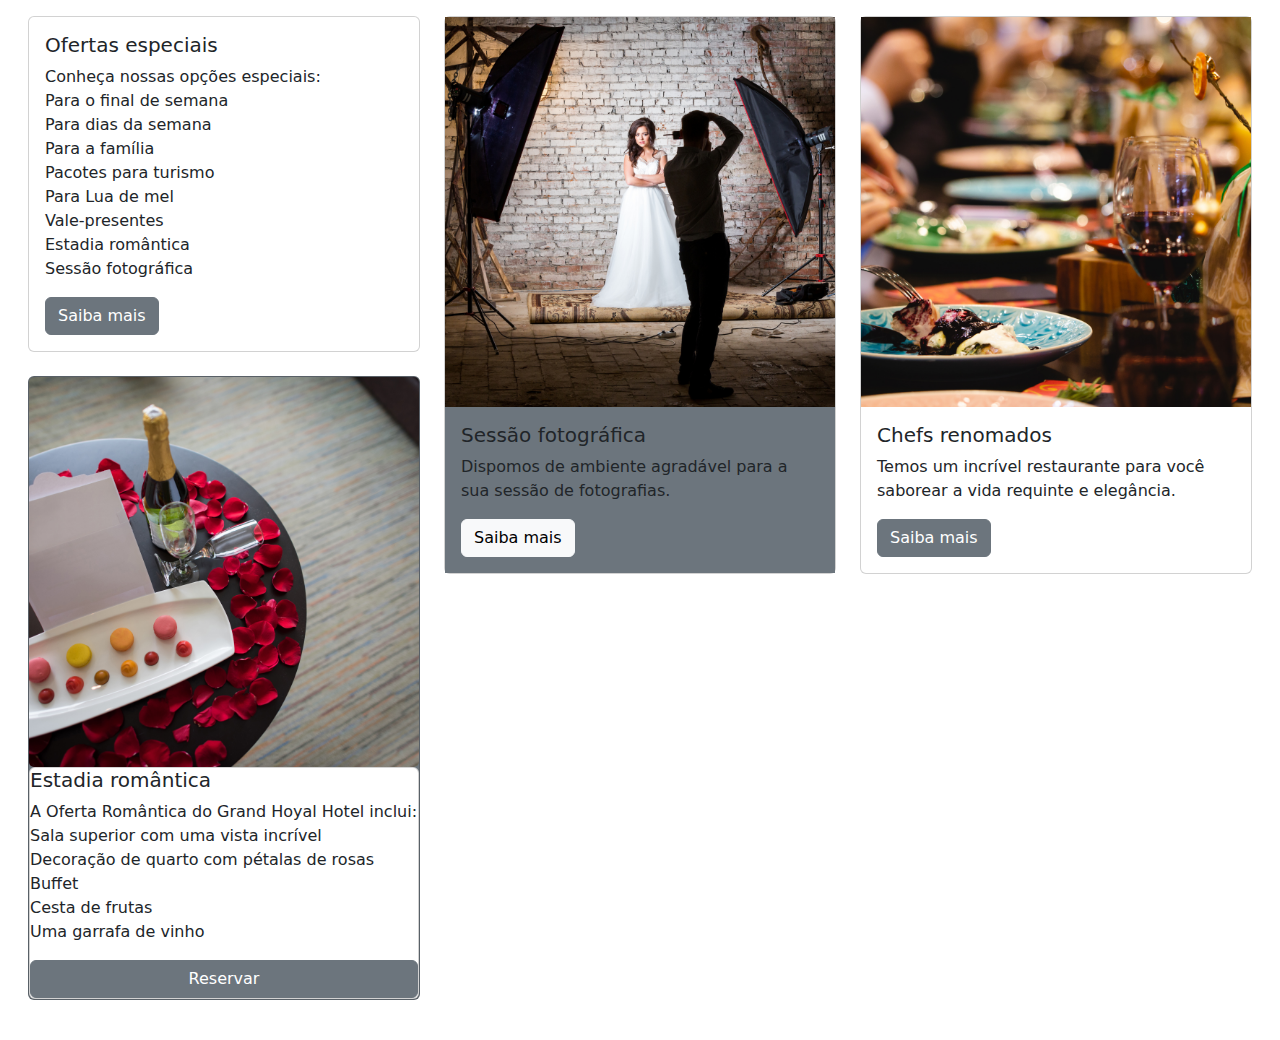
==== index.html @ ff3afa48 "adicionando css por botstrap" ====
<!DOCTYPE html>
<html lang="pt-br">
<head>
    <meta charset="UTF-8">
    <meta http-equiv="X-UA-Compatible" content="IE=edge">
    <meta name="viewport" content="width=device-width, initial-scale=1.0">
    <title>Início</title>
    <link rel="icon" type="image/x-icon" href="/images/logo-azul.png">
    <link rel="stylesheet" href="https://cdnjs.cloudflare.com/ajax/libs/font-awesome/4.7.0/css/font-awesome.min.css" />
    <link rel="stylesheet" href="https://cdn.jsdelivr.net/npm/bootstrap@5.2.2/dist/css/bootstrap.min.css">
    <link rel="stylesheet" href="/src/css/style.css">
    
</head>
<body>
    <div class="row m-3">
        <!--Grid column-->
        <div class="col-lg-4 col-md-12 mb-4">
            <div class="card mb-4">
                <div class="card-body">
                    <h5 class="card-title">Ofertas especiais</h5>
                    <p class="card-text">
                        Conheça nossas opções especiais:<br />
                        Para o final de semana<br />
                        Para dias da semana<br />
                        Para a família<br />
                        Pacotes para turismo<br />
                        Para Lua de mel<br />
                        Vale-presentes<br />
                        Estadia romântica<br />
                        Sessão fotográfica<br />

                    </p>
                    <button type="button" class="btn btn-secondary">Saiba mais</button>
                </div>
            </div>
    
            <div class="card bg-secondary">
                <img src="/images/estadia-romantica.png" class="card-img"
                    alt="Balloon in the Night Sky">
                <div class="card">
                    <h5 class="card-title">Estadia romântica</h5>
                    <p class="card-text">
                        A Oferta Romântica do Grand Hoyal Hotel inclui:<br />
                        Sala superior com uma vista incrível<br />
                        Decoração de quarto com pétalas de rosas<br />
                        Buffet<br />
                        Cesta de frutas<br />
                        Uma garrafa de vinho<br />
                    </p>
                    <button type="button" class="btn btn-secondary">Reservar</button>
                </div>
            </div>
        </div>
    
        <!--Grid column-->
        <div class="col-lg-4 col-md-6 mb-4">
            <div class="card">
                <div class="bg-image hover-overlay ripple ripple-surface-light" data-mdb-ripple-color="light">
                    <img src="/images/sessao-fotografica.png" class="img-fluid" alt="Beach">
                    <a href="#!">
                        <div class="mask" style="background-color: rgba(251, 251, 251, 0.15)"></div>
                    </a>
                </div>
                <div class="card-body bg-secondary">
                    <h5 class="card-title">Sessão fotográfica</h5>
                    <p class="card-text">
                        Dispomos de ambiente agradável para a sua sessão de fotografias.
                    </p>
                    <a href="#" class="btn btn-light">Saiba mais</a>
                </div>
            </div>
        </div>
        <div class="col-lg-4 col-md-6 mb-4">
            <div class="card">
                <div class="bg-image hover-overlay ripple ripple-surface-light" data-mdb-ripple-color="light">
                    <img src="/images/restaurante.png" class="img-fluid" alt="Beach">
                    <a href="#!">
                        <div class="mask" style="background-color: rgba(251, 251, 251, 0.15)"></div>
                    </a>
                </div>
                <div class="card-body">
                    <h5 class="card-title">Chefs renomados</h5>
                    <p class="card-text">
                        Temos um incrível restaurante para você saborear a vida requinte e elegância.
                    </p>
                    <a href="#" class="btn btn-secondary">Saiba mais</a>
                </div>
            </div>
        </div>
    </div>
</body>
</html>
---- src/css/style.css ----
/* Style CSS */

.global-bg-azul{
    background-color: #213242;
}

.fonteAzul{
    color:#213242;
}






























/* .acomodacoes-saudacaoUsuario {
    height: 10%;
    margin: 1% 5% 1%;
    padding: 2%;
    text-align: right;
    display: grid;
    grid-template-columns: 90% 10%;
}

.acomodacoes-header {
    margin: 0;
    display: grid;
    grid-template-columns: 20% 70%;
    align-items: center;
}

.acomodacoes-logomarca {
    width: 100%;
    vertical-align: middle;

}

.acomodacoes-slogan {
    display: inline;
    font-size: 1em;
    font-weight: normal;
    color: #E1C888;
}

.acomodacoes-menuNavegacao {
    width: 100%;
    height: 10%;
}

.acomodacoes-menuNavegacao a {
    color: #E1C888;
    font-size: 0.7em;
    border: 1px solid #3C5A74;
    border-radius: 5%;
    padding: 1%;
    margin: 0;
    background-color: #213242;
}

.acomodacoes-menuNavegacao a:hover {
    background-color: #3C5A74;
    border: 1px solid #3C5A74;
    border-radius: 5%;

}

#acomodacoes-usuario,
#acomodacoes-sair,
#acomodacoes-cadastro {
    padding-right: 3%;
    color: #E1C888;
    text-align: right;
    font-size: 100%;
}

.acomodacoes-nossasAcomodacoes {
    font-size: 1.5em;
    color: #3C5A74;
}

main {
    padding: 1% !important;
    margin: 1% !important;
}

.acomodacoes-quartosPresidenciais,
.acomodacoes-quartosLuxo,
.acomodacoes-quartosStandart {
    margin: auto;

}

.acomodacoes-quartosPresidenciais img,
.acomodacoes-quartosLuxo img,
.acomodacoes-quartosStandart img {
    width: 30%;
    margin: auto;
    padding: 0.5%;
    border-radius: 10%;
    filter: opacity(.5);
}

.acomodacoes-quartosPresidenciais img:hover,
.acomodacoes-quartosLuxo img:hover,
.acomodacoes-quartosStandart img:hover {
    filter: none;
    transform: translateY(-12%);
    transition: 0.4s ease-out;
}

.acomodacoes-produtoEmDestaque {
    margin: 3% 0 2% 0;
    padding: 2%;
    font-size: 23px;
    color: #3C5A74;
}

.acomodacoes-containerProdutosEmDestaque {
    display: grid;
    grid-template-columns: 60% 40%;
}

.acomodacoes-paragrafoProdutosEmDestaque {
    width: 100%;
    margin: 0 0 0 2%;
    padding: 2%;
    font-size: 16px;
    justify-content: left;
    color: #517490;
}

.acomodacoes-containerProdutosEmDestaque video {
    width: 100%;
    padding: 2%;
    border-radius: 12%;

} */
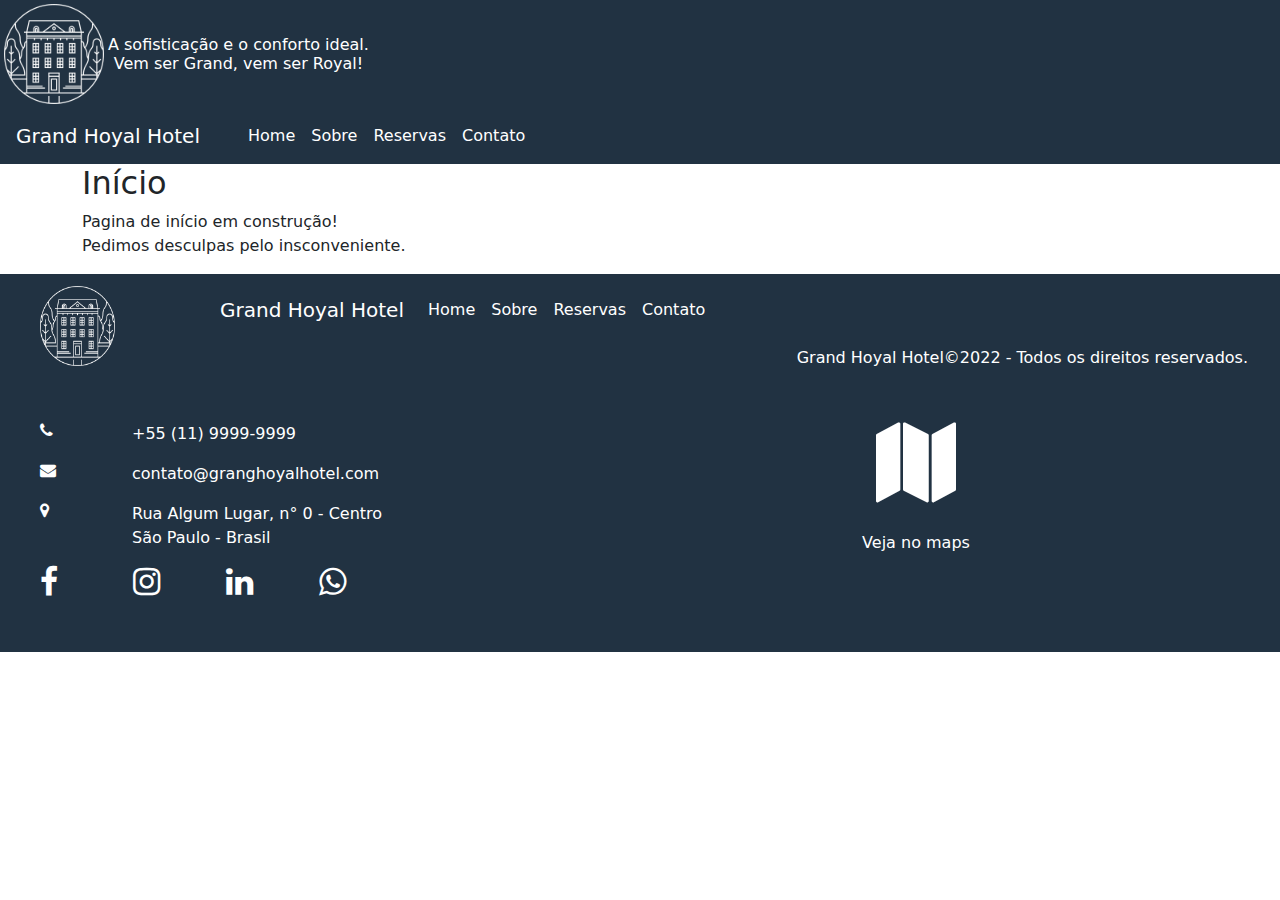
==== commit 163551c4: "tentativade adicionar toggle menu" ====
--- a/index.html
+++ b/index.html
@@ -1,92 +1,158 @@
 <!DOCTYPE html>
 <html lang="pt-br">
+
 <head>
     <meta charset="UTF-8">
     <meta http-equiv="X-UA-Compatible" content="IE=edge">
     <meta name="viewport" content="width=device-width, initial-scale=1.0">
-    <title>Início</title>
+    <title>Grand Hoyal Hotel</title>
     <link rel="icon" type="image/x-icon" href="/images/logo-azul.png">
     <link rel="stylesheet" href="https://cdnjs.cloudflare.com/ajax/libs/font-awesome/4.7.0/css/font-awesome.min.css" />
     <link rel="stylesheet" href="https://cdn.jsdelivr.net/npm/bootstrap@5.2.2/dist/css/bootstrap.min.css">
     <link rel="stylesheet" href="/src/css/style.css">
-    
 </head>
+
 <body>
-    <div class="row m-3">
-        <!--Grid column-->
-        <div class="col-lg-4 col-md-12 mb-4">
-            <div class="card mb-4">
-                <div class="card-body">
-                    <h5 class="card-title">Ofertas especiais</h5>
-                    <p class="card-text">
-                        Conheça nossas opções especiais:<br />
-                        Para o final de semana<br />
-                        Para dias da semana<br />
-                        Para a família<br />
-                        Pacotes para turismo<br />
-                        Para Lua de mel<br />
-                        Vale-presentes<br />
-                        Estadia romântica<br />
-                        Sessão fotográfica<br />
+    <header class="container-fluid text-end global-bg-azul m-0 p-1">
+        <!-- <div class="container">
+                <button class="btn btn-secondary text-bg-secondary col p-1" >Olá usuário</button>
+                <button class="btn btn-secondary text-bg-secondary  col p-1 ">sair</button>
+            </div> -->
 
-                    </p>
-                    <button type="button" class="btn btn-secondary">Saiba mais</button>
+        <div class="d-flex align-items-center">
+            <a href="/pages/home.html" class="logo" title="Grand Hoyal Hotel"></a>
+            <p class="fs-6 display-6 text-center text-white  m-1">A sofisticação e o conforto ideal.<br> Vem ser Grand,
+                vem ser
+                Royal!</p>
+        </div>
+
+        <!-- <button class="btn btn-secondary col p-1">
+                Cadastre-se
+            </button> -->
+    </header>
+    <nav class="global-bg-azul navbar navbar-expand-sm">
+        <a class="navbar-brand text-white ps-3" href="/pages/home.html"> Grand Hoyal Hotel</a>
+
+        <div class="collapse" id="navbarToggleExternalContent">
+            <div class="bg-dark p-4">
+                <ul class="navbar-nav">
+                    <li class="nav-item">
+                        <a class="nav-link text-white" href="/pages/home.html">Home</a>
+                    </li>
+                    <li class="nav-item">
+                        <a class="nav-link text-white" href="/pages/sobre.html">Sobre</a>
+                    </li>
+                    <li class="nav-item">
+                        <a class="nav-link text-white" href="/pages/reservas.html">Reservas</a>
+                    </li>
+                    <li class="nav-item">
+                        <a class="nav-link text-white" href="/pages/contato.html">Contato</a>
+                    </li>
+                </ul>
+            </div>
+        </div>
+        <div class="navbar navbar-dark global-bg-azul">
+            <div class="container-fluid">
+                <button class="navbar-toggler" type="button" data-mdb-toggle="collapse"
+                    data-mdb-target="#navbarToggleExternalContent" aria-controls="navbarToggleExternalContent"
+                    aria-expanded="false" aria-label="Toggle navigation">
+                    <i class="fa fa-bars" aria-hidden="true"></i>
+                </button>
+            </div>
+        </div>
+        <div class="collapse navbar-collapse" id="colNav">
+            <ul class="navbar-nav">
+                <li class="nav-item">
+                    <a class="nav-link text-white" href="/pages/home.html">Home</a>
+                </li>
+                <li class="nav-item">
+                    <a class="nav-link text-white" href="/pages/sobre.html">Sobre</a>
+                </li>
+                <li class="nav-item">
+                    <a class="nav-link text-white" href="/pages/reservas.html">Reservas</a>
+                </li>
+                <li class="nav-item">
+                    <a class="nav-link text-white" href="/pages/contato.html">Contato</a>
+                </li>
+            </ul>
+        </div>
+    </nav>
+    <main>
+        <section>
+            <div class="container">
+                <h2>Início</h2>
+                <p>
+                    Pagina de início em construção!<br />
+                    Pedimos desculpas pelo insconveniente.
+                </p>
+            </div>
+        </section>
+    </main>
+    <footer class="container-fluid global-bg-azul m-0 p-1">
+        <div class="row">
+            <div class="row">
+                <div class="col-sm-2 ps-5 d-flex text-sm-center p-2">
+                    <img src="../images/logo-branca.png" width="75px" alt="Logomarca - Grand Royal Hotel" />
+                </div>
+                <div class="col">
+                    <div class="col-sm-10 text-sm-center p-1">
+                        <nav class="navbar navbar-expand-sm ">
+                            <a class="navbar-brand text-white" href="#"> Grand Hoyal Hotel</a>
+                            <button class="navbar-toggler" type="button" data-toggle="collapse" data-target="#colNav">
+                                <span class="navbar-toggler-icon"></span>
+                            </button>
+                            <div class="collapse navbar-collapse" id="colNav">
+                                <ul class="navbar-nav">
+                                    <li class="nav-item">
+                                        <a class="nav-link text-white" href="/pages/home.html">Home</a>
+                                    </li>
+                                    <li class="nav-item">
+                                        <a class="nav-link text-white" href="/pages/sobre.html">Sobre</a>
+                                    </li>
+                                    <li class="nav-item">
+                                        <a class="nav-link text-white" href="/pages/reservas.html">Reservas</a>
+                                    </li>
+                                    <li class="nav-item">
+                                        <a class="nav-link text-white" href="/pages/contato.html">Contato</a>
+                                    </li>
+                                </ul>
+                            </div>
+                        </nav>
+                    </div>
+                    <div class="row-sm-10 p-1 text-end">
+                        <span class="text-white">Grand Hoyal Hotel&copy;2022 - Todos os direitos reservados.</span>
+                    </div>
+                </div>
+
+                <div class=" row">
+                    <div class="col-sm-6 p-5  text-white ">
+                        <div class="row">
+                            <i class=" col-sm-2 fa fa-phone fa-1x" aria-hidden="true"></i>
+                            <p class=" col-sm-10 text-white">+55 (11) 9999-9999</p>
+                        </div>
+                        <div class="row">
+                            <i class=" col-sm-2 fa fa-envelope fa-1x" aria-hidden="true"></i>
+                            <p class=" col-sm-10 text-white">contato@granghoyalhotel.com</p>
+                        </div>
+                        <div class="row">
+                            <i class=" col-sm-2 fa fa-map-marker fa-1x" aria-hidden="true"></i>
+                            <p class=" col-sm-10 text-white">Rua Algum Lugar, n° 0 - Centro <br /> São Paulo - Brasil
+                            </p>
+                        </div>
+                        <div class="col">
+                            <i class="col-sm-2 fa fa-facebook fa-2x" aria-hidden="true"></i>
+                            <i class="col-sm-2 fa fa-instagram fa-2x" aria-hidden="true"></i>
+                            <i class="col-sm-2 fa fa-linkedin fa-2x" aria-hidden="true"></i>
+                            <i class="col-sm-2 fa fa-whatsapp fa-2x" aria-hidden="true"></i>
+                        </div>
+                    </div>
+                    <div class="col-sm-6 row text-white p-5">
+                        <i class="text-center col-sm-12 fa fa-map fa-5x" aria-hidden="true"></i>
+                        <p class="text-center text-white">Veja no maps</p>
+                    </div>
                 </div>
             </div>
-    
-            <div class="card bg-secondary">
-                <img src="/images/estadia-romantica.png" class="card-img"
-                    alt="Balloon in the Night Sky">
-                <div class="card">
-                    <h5 class="card-title">Estadia romântica</h5>
-                    <p class="card-text">
-                        A Oferta Romântica do Grand Hoyal Hotel inclui:<br />
-                        Sala superior com uma vista incrível<br />
-                        Decoração de quarto com pétalas de rosas<br />
-                        Buffet<br />
-                        Cesta de frutas<br />
-                        Uma garrafa de vinho<br />
-                    </p>
-                    <button type="button" class="btn btn-secondary">Reservar</button>
-                </div>
-            </div>
-        </div>
-    
-        <!--Grid column-->
-        <div class="col-lg-4 col-md-6 mb-4">
-            <div class="card">
-                <div class="bg-image hover-overlay ripple ripple-surface-light" data-mdb-ripple-color="light">
-                    <img src="/images/sessao-fotografica.png" class="img-fluid" alt="Beach">
-                    <a href="#!">
-                        <div class="mask" style="background-color: rgba(251, 251, 251, 0.15)"></div>
-                    </a>
-                </div>
-                <div class="card-body bg-secondary">
-                    <h5 class="card-title">Sessão fotográfica</h5>
-                    <p class="card-text">
-                        Dispomos de ambiente agradável para a sua sessão de fotografias.
-                    </p>
-                    <a href="#" class="btn btn-light">Saiba mais</a>
-                </div>
-            </div>
-        </div>
-        <div class="col-lg-4 col-md-6 mb-4">
-            <div class="card">
-                <div class="bg-image hover-overlay ripple ripple-surface-light" data-mdb-ripple-color="light">
-                    <img src="/images/restaurante.png" class="img-fluid" alt="Beach">
-                    <a href="#!">
-                        <div class="mask" style="background-color: rgba(251, 251, 251, 0.15)"></div>
-                    </a>
-                </div>
-                <div class="card-body">
-                    <h5 class="card-title">Chefs renomados</h5>
-                    <p class="card-text">
-                        Temos um incrível restaurante para você saborear a vida requinte e elegância.
-                    </p>
-                    <a href="#" class="btn btn-secondary">Saiba mais</a>
-                </div>
-            </div>
-        </div>
-    </div>
+    </footer>
 </body>
+
 </html>--- a/src/css/style.css
+++ b/src/css/style.css
@@ -1,12 +1,31 @@
 /* Style CSS */
+
+.logo {
+    background: url(/images/logo-branca.png) no-repeat transparent;
+    background-size: 100%;
+    width: 100px;
+    height: 100px;
+    padding: 0 0 0 0;
+    font: 500 20px/20px 'Georgia', Times, serif;
+    letter-spacing: 0;
+}
+
+/* Cores da marca - Azul */
 
 .global-bg-azul{
     background-color: #213242;
 }
 
+.global-border-azul{
+    border: 1px solid #213242;
+    border-radius: 2px;
+}
+
 .fonteAzul{
     color:#213242;
 }
+
+/* Cores da marca -  */
 
 
 
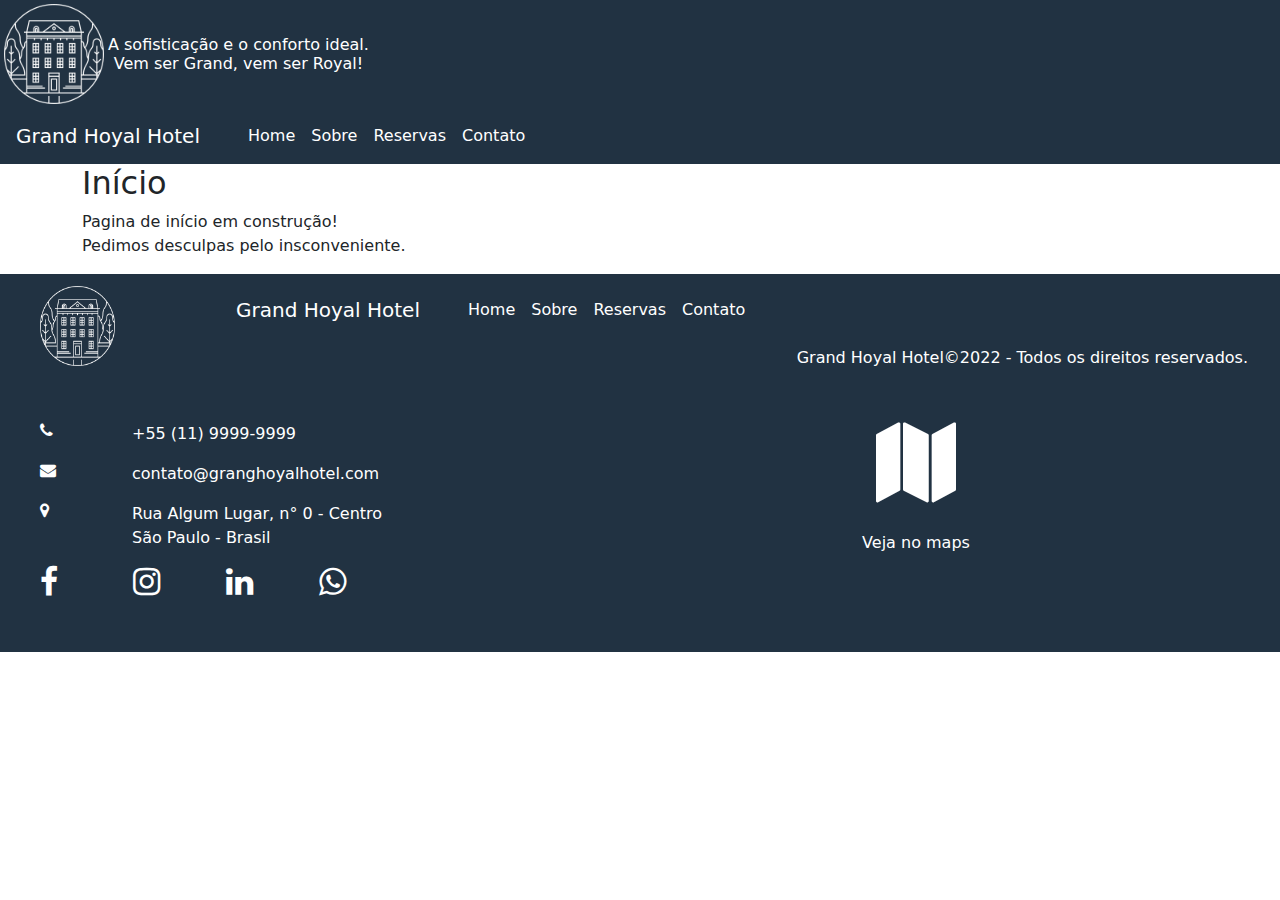
==== commit 751ba821: "alinhando menu de navegação do header e do footer" ====
--- a/index.html
+++ b/index.html
@@ -96,11 +96,36 @@
                 </div>
                 <div class="col">
                     <div class="col-sm-10 text-sm-center p-1">
-                        <nav class="navbar navbar-expand-sm ">
-                            <a class="navbar-brand text-white" href="#"> Grand Hoyal Hotel</a>
-                            <button class="navbar-toggler" type="button" data-toggle="collapse" data-target="#colNav">
-                                <span class="navbar-toggler-icon"></span>
-                            </button>
+                        <nav class="global-bg-azul navbar navbar-expand-sm">
+                            <a class="navbar-brand text-white ps-3" href="/pages/home.html"> Grand Hoyal Hotel</a>
+                        
+                            <div class="collapse" id="navbarToggleExternalContent">
+                                <div class="bg-dark p-4">
+                                    <ul class="navbar-nav">
+                                        <li class="nav-item">
+                                            <a class="nav-link text-white" href="/pages/home.html">Home</a>
+                                        </li>
+                                        <li class="nav-item">
+                                            <a class="nav-link text-white" href="/pages/sobre.html">Sobre</a>
+                                        </li>
+                                        <li class="nav-item">
+                                            <a class="nav-link text-white" href="/pages/reservas.html">Reservas</a>
+                                        </li>
+                                        <li class="nav-item">
+                                            <a class="nav-link text-white" href="/pages/contato.html">Contato</a>
+                                        </li>
+                                    </ul>
+                                </div>
+                            </div>
+                            <div class="navbar navbar-dark global-bg-azul">
+                                <div class="container-fluid">
+                                    <button class="navbar-toggler" type="button" data-mdb-toggle="collapse"
+                                        data-mdb-target="#navbarToggleExternalContent" aria-controls="navbarToggleExternalContent"
+                                        aria-expanded="false" aria-label="Toggle navigation">
+                                        <i class="fa fa-bars" aria-hidden="true"></i>
+                                    </button>
+                                </div>
+                            </div>
                             <div class="collapse navbar-collapse" id="colNav">
                                 <ul class="navbar-nav">
                                     <li class="nav-item">
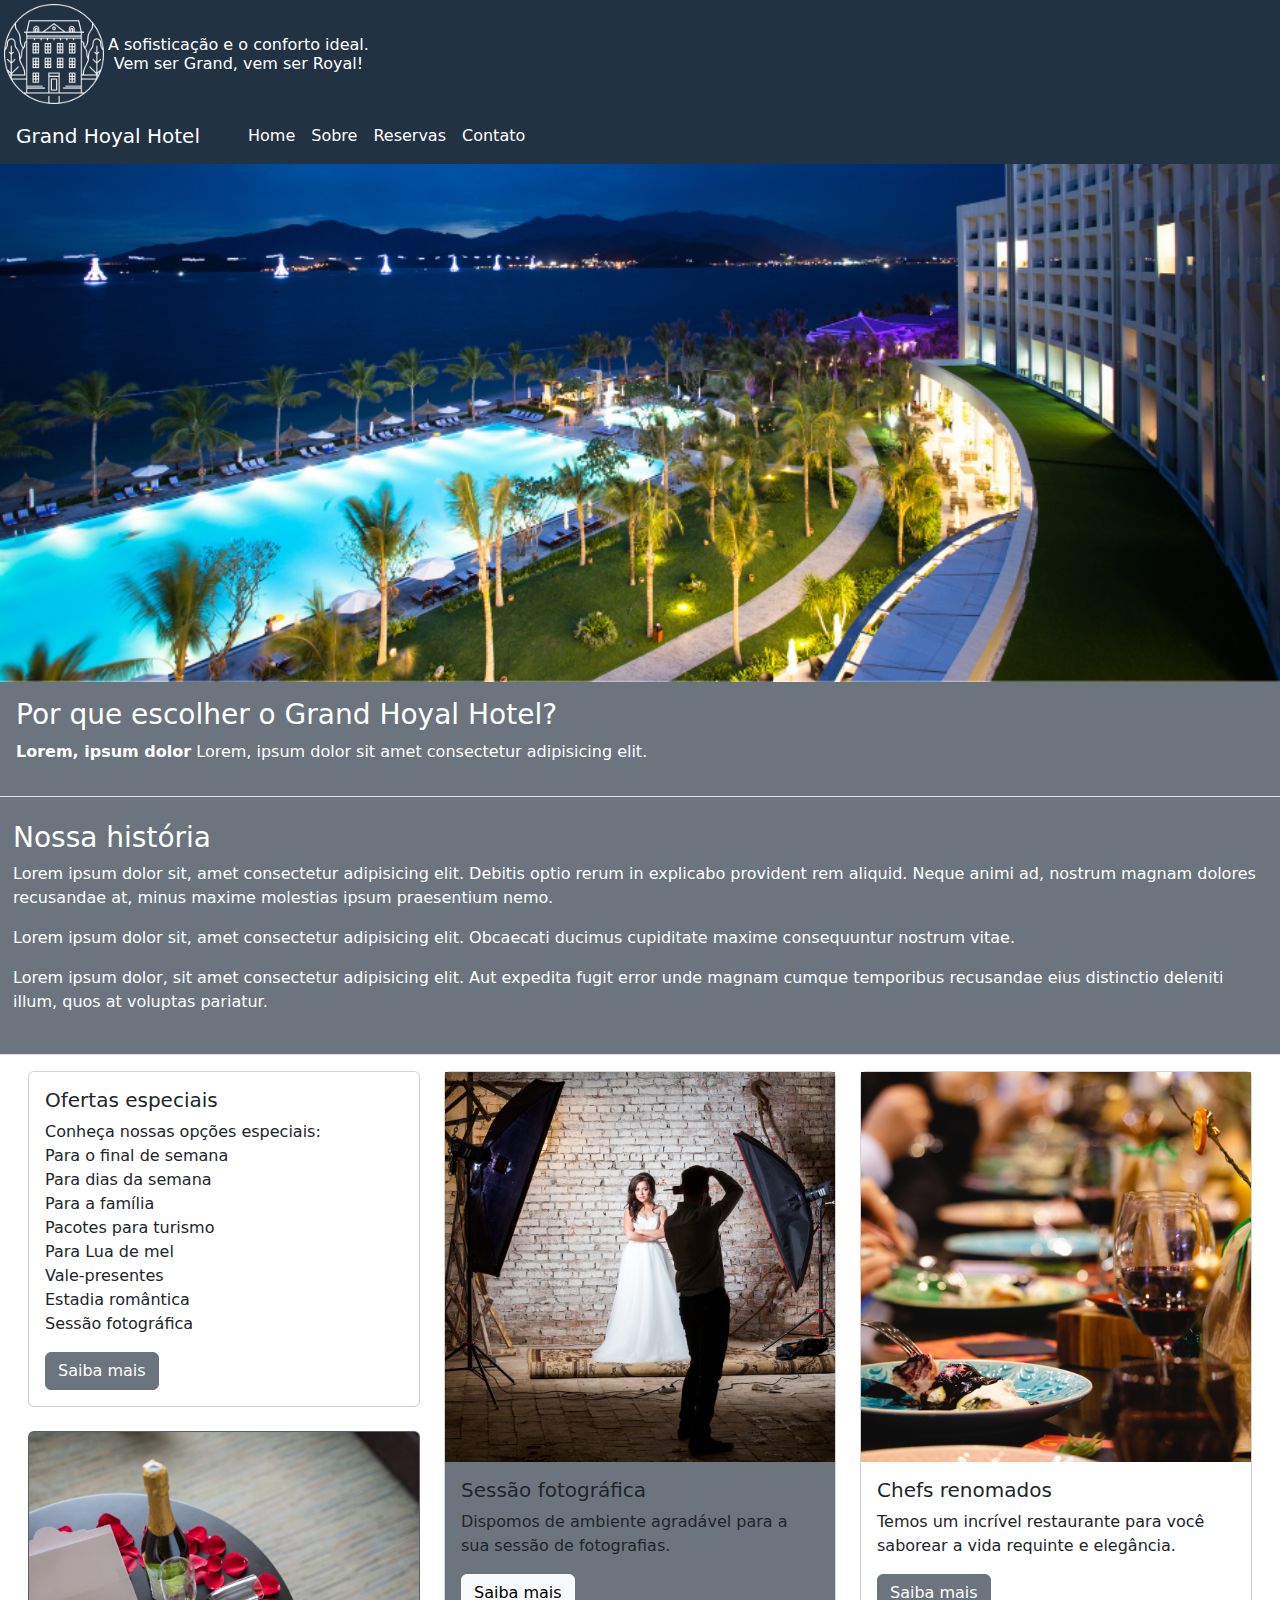
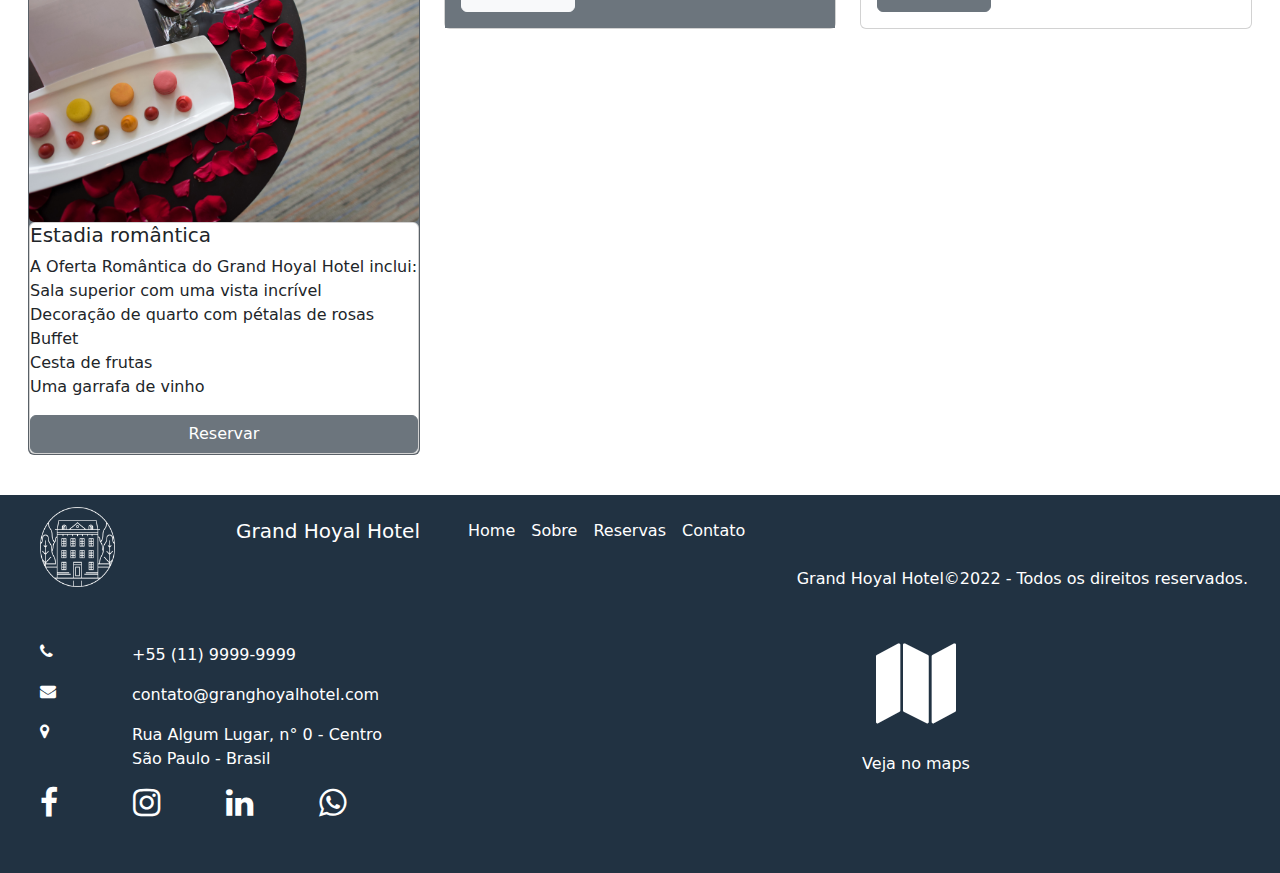
==== commit 4225d04b: "inserindo o arquivo sobre.html na index" ====
--- a/index.html
+++ b/index.html
@@ -79,13 +79,121 @@
     </nav>
     <main>
         <section>
-            <div class="container">
-                <h2>Início</h2>
-                <p>
-                    Pagina de início em construção!<br />
-                    Pedimos desculpas pelo insconveniente.
-                </p>
-            </div>
+            <div class="row">
+                <img class="" src="/images/banner-hotel.png" alt="Imagem externa - Grand Hoyal Hotel">
+                <article class="row p-3 m-0 bg-secondary text-white">
+                    <h3 class="">Por que escolher o Grand Hoyal Hotel?</h3>
+                    <p class="note note-secondary">
+                        <strong>Lorem, ipsum dolor</strong> Lorem, ipsum dolor sit amet
+                        consectetur adipisicing elit.
+                    </p>
+                </article>
+                <article class="col p-4 bg-secondary text-white border">
+                    <h3>Nossa história</h3>
+                    <p>
+                        Lorem ipsum dolor sit, amet consectetur adipisicing elit. Debitis optio rerum in explicabo
+                        provident
+                        rem aliquid.
+                        Neque animi ad, nostrum magnam dolores recusandae at, minus maxime molestias ipsum praesentium
+                        nemo.
+                    </p>
+                    <p>
+                        Lorem ipsum dolor sit, amet consectetur adipisicing elit. Obcaecati ducimus cupiditate maxime
+                        consequuntur nostrum
+                        vitae.
+                    </p>
+                    <p>
+                        Lorem ipsum dolor, sit amet consectetur adipisicing elit. Aut expedita fugit error unde magnam
+                        cumque temporibus
+                        recusandae eius distinctio deleniti illum, quos at voluptas pariatur.
+                    </p>
+                </article>
+                <section>
+                    <div class="row m-3">
+                        <!--Grid column-->
+                        <div class="col-lg-4 col-md-12 mb-4">
+                            <div class="card mb-4">
+                                <div class="card-body">
+                                    <h5 class="card-title">Ofertas especiais</h5>
+                                    <p class="card-text">
+                                        Conheça nossas opções especiais:<br />
+                                        Para o final de semana<br />
+                                        Para dias da semana<br />
+                                        Para a família<br />
+                                        Pacotes para turismo<br />
+                                        Para Lua de mel<br />
+                                        Vale-presentes<br />
+                                        Estadia romântica<br />
+                                        Sessão fotográfica<br />
+                                    </p>
+                                    <button type="button" class="btn btn-secondary">Saiba mais</button>
+                                </div>
+                            </div>
+
+                            <div class="card bg-secondary">
+                                <img src="/images/estadia-romantica.png" class="card-img"
+                                    alt="Balloon in the Night Sky">
+                                <div class="card">
+                                    <h5 class="card-title">Estadia romântica</h5>
+                                    <p class="card-text">
+                                        A Oferta Romântica do Grand Hoyal Hotel inclui:<br />
+                                        Sala superior com uma vista incrível<br />
+                                        Decoração de quarto com pétalas de rosas<br />
+                                        Buffet<br />
+                                        Cesta de frutas<br />
+                                        Uma garrafa de vinho<br />
+                                    </p>
+                                    <button type="button" class="btn btn-secondary">Reservar</button>
+                                </div>
+                            </div>
+                        </div>
+
+                        <!--Grid column-->
+                        <div class="col-lg-4 col-md-6 mb-4">
+                            <div class="card">
+                                <div class="bg-image hover-overlay ripple ripple-surface-light"
+                                    data-mdb-ripple-color="light">
+                                    <img src="/images/sessao-fotografica.png" class="img-fluid" alt="Beach">
+                                    <a href="#!">
+                                        <div class="mask" style="background-color: rgba(251, 251, 251, 0.15)"></div>
+                                    </a>
+                                </div>
+                                <div class="card-body bg-secondary">
+                                    <h5 class="card-title">Sessão fotográfica</h5>
+                                    <p class="card-text">
+                                        Dispomos de ambiente agradável para a sua sessão de fotografias.
+                                    </p>
+                                    <a href="#" class="btn btn-light">Saiba mais</a>
+                                </div>
+                            </div>
+                        </div>
+                        <div class="col-lg-4 col-md-6 mb-4">
+                            <div class="card">
+                                <div class="bg-image hover-overlay ripple ripple-surface-light"
+                                    data-mdb-ripple-color="light">
+                                    <img src="/images/restaurante.png" class="img-fluid" alt="Beach">
+                                    <a href="#!">
+                                        <div class="mask global-bg-azul"></div>
+                                    </a>
+                                </div>
+                                <div class="card-body">
+                                    <h5 class="card-title">Chefs renomados</h5>
+                                    <p class="card-text">
+                                        Temos um incrível restaurante para você saborear a vida requinte e elegância.
+                                    </p>
+                                    <a href="#" class="btn btn-secondary">Saiba mais</a>
+                                </div>
+                            </div>
+                        </div>
+                    </div>
+                </section>
+            </div>
+        </section>
+
+        <section>
+            <aside class="global-bg-azul">
+
+            </aside>
         </section>
     </main>
     <footer class="container-fluid global-bg-azul m-0 p-1">
@@ -98,7 +206,7 @@
                     <div class="col-sm-10 text-sm-center p-1">
                         <nav class="global-bg-azul navbar navbar-expand-sm">
                             <a class="navbar-brand text-white ps-3" href="/pages/home.html"> Grand Hoyal Hotel</a>
-                        
+
                             <div class="collapse" id="navbarToggleExternalContent">
                                 <div class="bg-dark p-4">
                                     <ul class="navbar-nav">
@@ -120,8 +228,9 @@
                             <div class="navbar navbar-dark global-bg-azul">
                                 <div class="container-fluid">
                                     <button class="navbar-toggler" type="button" data-mdb-toggle="collapse"
-                                        data-mdb-target="#navbarToggleExternalContent" aria-controls="navbarToggleExternalContent"
-                                        aria-expanded="false" aria-label="Toggle navigation">
+                                        data-mdb-target="#navbarToggleExternalContent"
+                                        aria-controls="navbarToggleExternalContent" aria-expanded="false"
+                                        aria-label="Toggle navigation">
                                         <i class="fa fa-bars" aria-hidden="true"></i>
                                     </button>
                                 </div>
--- a/src/css/style.css
+++ b/src/css/style.css
@@ -24,8 +24,6 @@
 .fonteAzul{
     color:#213242;
 }
-
-/* Cores da marca -  */
 
 
 
